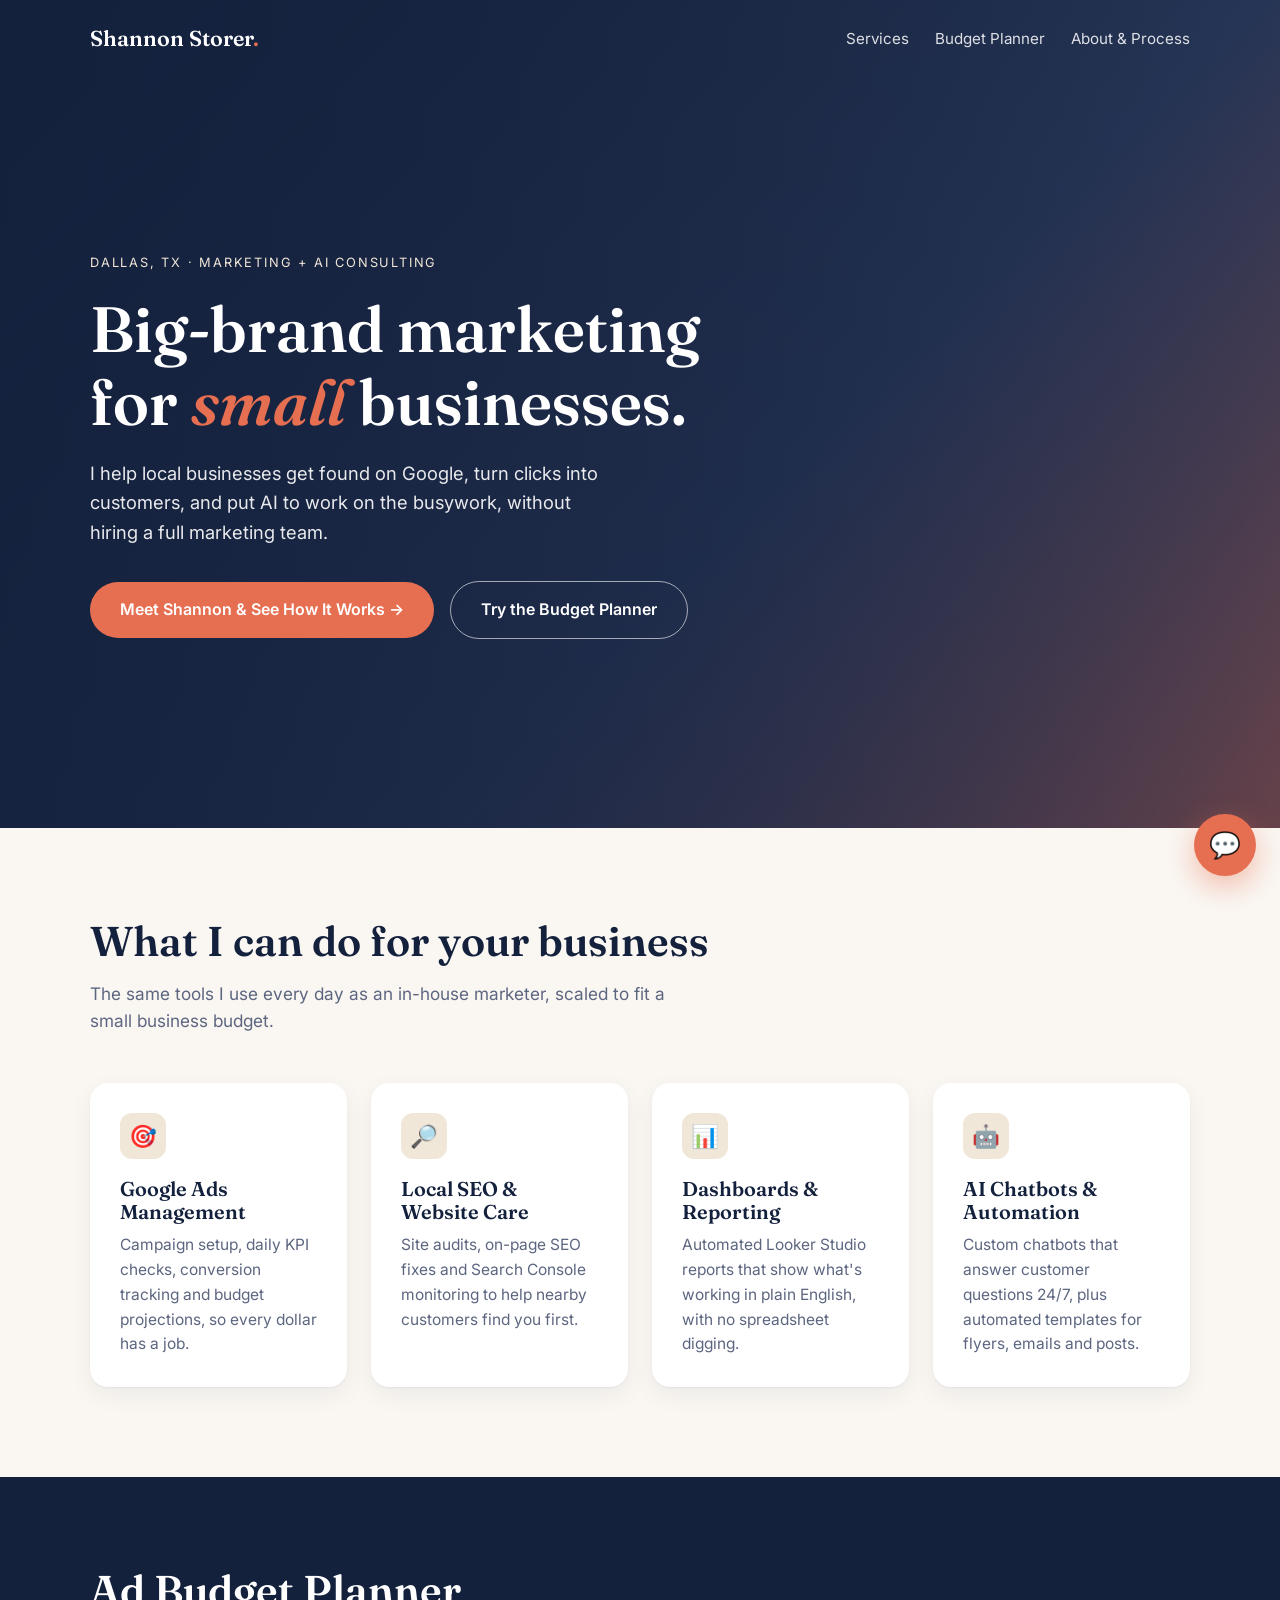
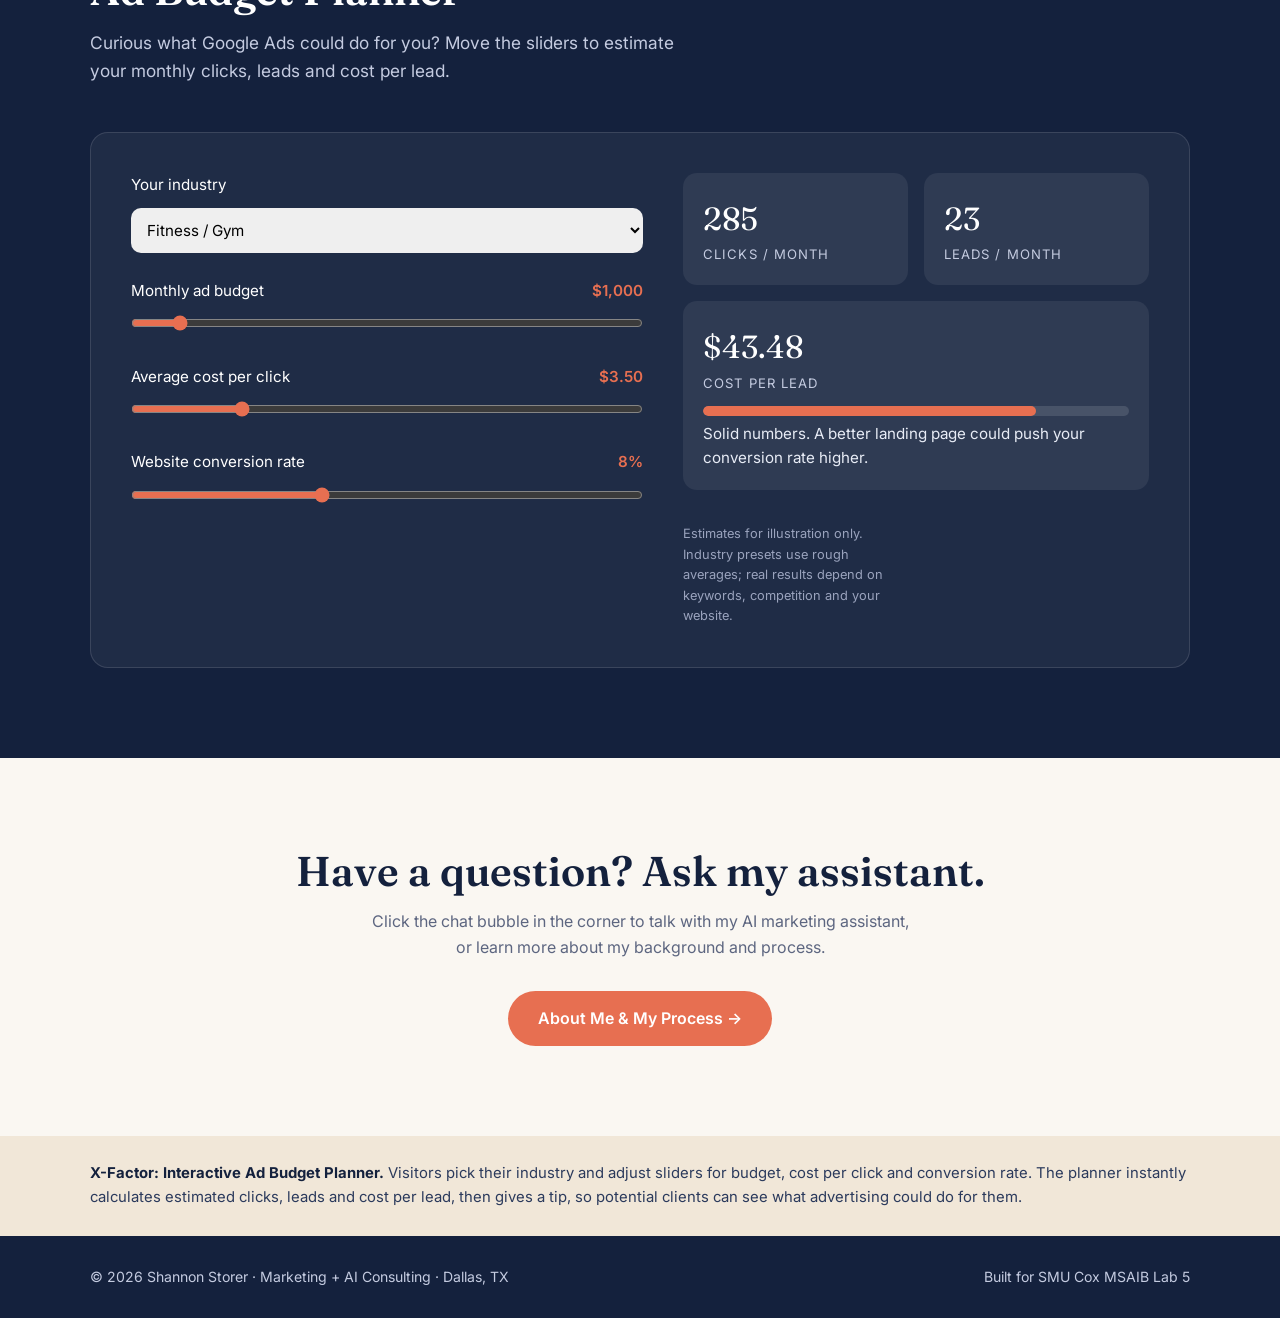
==== index.html @ 11ee2575 "Add files via upload" ====
<!DOCTYPE html>
<html lang="en">
<head>
  <meta charset="UTF-8" />
  <meta name="viewport" content="width=device-width, initial-scale=1.0" />
  <title>Shannon Storer | Marketing + AI for Small Businesses</title>
  <link rel="preconnect" href="https://fonts.googleapis.com" />
  <link rel="preconnect" href="https://fonts.gstatic.com" crossorigin />
  <link href="https://fonts.googleapis.com/css2?family=Fraunces:ital,wght@0,500;0,600;1,500&family=Inter:wght@400;500;600&display=swap" rel="stylesheet" />
  <link rel="stylesheet" href="style.css" />
</head>
<body>

  <!-- HERO with auto-playing, looping AI video -->
  <header class="hero">
    <video autoplay muted loop playsinline preload="auto">
      <source src="hero.mp4" type="video/mp4" />
    </video>

    <nav class="nav">
      <div class="wrap">
        <a href="index.html" class="logo">Shannon Storer<span>.</span></a>
        <ul class="nav-links">
          <li><a href="#services">Services</a></li>
          <li><a href="#planner">Budget Planner</a></li>
          <li><a href="about.html">About &amp; Process</a></li>
        </ul>
      </div>
    </nav>

    <div class="wrap hero-content">
      <span class="eyebrow">Dallas, TX · Marketing + AI Consulting</span>
      <h1>Big-brand marketing for <em>small</em> businesses.</h1>
      <p>I help local businesses get found on Google, turn clicks into customers, and put AI to work on the busywork, without hiring a full marketing team.</p>
      <a href="about.html" class="btn btn-primary">Meet Shannon &amp; See How It Works →</a>
      <a href="#planner" class="btn btn-ghost">Try the Budget Planner</a>
    </div>
  </header>

  <!-- SERVICES -->
  <section id="services">
    <div class="wrap">
      <h2 class="section-title">What I can do for your business</h2>
      <p class="section-lead">The same tools I use every day as an in-house marketer, scaled to fit a small business budget.</p>
      <div class="grid">
        <div class="card">
          <div class="icon">🎯</div>
          <h3>Google Ads Management</h3>
          <p>Campaign setup, daily KPI checks, conversion tracking and budget projections, so every dollar has a job.</p>
        </div>
        <div class="card">
          <div class="icon">🔎</div>
          <h3>Local SEO &amp; Website Care</h3>
          <p>Site audits, on-page SEO fixes and Search Console monitoring to help nearby customers find you first.</p>
        </div>
        <div class="card">
          <div class="icon">📊</div>
          <h3>Dashboards &amp; Reporting</h3>
          <p>Automated Looker Studio reports that show what's working in plain English, with no spreadsheet digging.</p>
        </div>
        <div class="card">
          <div class="icon">🤖</div>
          <h3>AI Chatbots &amp; Automation</h3>
          <p>Custom chatbots that answer customer questions 24/7, plus automated templates for flyers, emails and posts.</p>
        </div>
      </div>
    </div>
  </section>

  <!-- X-FACTOR: Interactive Ad Budget Planner -->
  <section id="planner" class="planner">
    <div class="wrap">
      <h2 class="section-title">Ad Budget Planner</h2>
      <p class="section-lead">Curious what Google Ads could do for you? Move the sliders to estimate your monthly clicks, leads and cost per lead.</p>

      <div class="planner-box">
        <div>
          <div class="field">
            <label for="industry">Your industry</label>
            <select id="industry">
              <option value="2.5,0.06">Restaurant / Café</option>
              <option value="3.5,0.08" selected>Fitness / Gym</option>
              <option value="4.0,0.07">Salon / Spa</option>
              <option value="6.5,0.05">Home Services</option>
              <option value="5.0,0.04">Retail / E-commerce</option>
              <option value="7.0,0.04">Professional Services</option>
            </select>
          </div>
          <div class="field">
            <label for="budget">Monthly ad budget <b id="budgetVal">$1,000</b></label>
            <input type="range" id="budget" min="200" max="10000" step="100" value="1000" />
          </div>
          <div class="field">
            <label for="cpc">Average cost per click <b id="cpcVal">$3.50</b></label>
            <input type="range" id="cpc" min="0.5" max="15" step="0.25" value="3.5" />
          </div>
          <div class="field">
            <label for="conv">Website conversion rate <b id="convVal">8%</b></label>
            <input type="range" id="conv" min="1" max="20" step="0.5" value="8" />
          </div>
        </div>

        <div class="results">
          <div class="stat"><div class="num" id="clicks">0</div><div class="lbl">Clicks / month</div></div>
          <div class="stat"><div class="num" id="leads">0</div><div class="lbl">Leads / month</div></div>
          <div class="stat wide">
            <div class="num" id="cpl">$0</div><div class="lbl">Cost per lead</div>
            <div class="bar"><div id="cplBar"></div></div>
            <p class="tip" id="tip"></p>
          </div>
          <p class="disclaimer">Estimates for illustration only. Industry presets use rough averages; real results depend on keywords, competition and your website.</p>
        </div>
      </div>
    </div>
  </section>

  <!-- CTA -->
  <section class="cta">
    <div class="wrap">
      <h2 class="section-title">Have a question? Ask my assistant.</h2>
      <p>Click the chat bubble in the corner to talk with my AI marketing assistant, or learn more about my background and process.</p>
      <a href="about.html" class="btn btn-primary">About Me &amp; My Process →</a>
    </div>
  </section>

  <!-- Required X-factor description (under 50 words) -->
  <div class="xfactor">
    <div class="wrap">
      <strong>X-Factor: Interactive Ad Budget Planner.</strong>
      Visitors pick their industry and adjust sliders for budget, cost per click and conversion rate. The planner instantly calculates estimated clicks, leads and cost per lead, then gives a tip, so potential clients can see what advertising could do for them.
    </div>
  </div>

  <footer>
    <div class="wrap">
      <span>© 2026 Shannon Storer · Marketing + AI Consulting · Dallas, TX</span>
      <span>Built for SMU Cox MSAIB Lab 5</span>
    </div>
  </footer>

  <script>
    const $ = (id) => document.getElementById(id);
    const money = (n, d = 0) => "$" + n.toLocaleString("en-US", { minimumFractionDigits: d, maximumFractionDigits: d });

    function calc() {
      const budget = +$("budget").value;
      const cpc = +$("cpc").value;
      const conv = +$("conv").value / 100;

      $("budgetVal").textContent = money(budget);
      $("cpcVal").textContent = money(cpc, 2);
      $("convVal").textContent = $("conv").value + "%";

      const clicks = Math.floor(budget / cpc);
      const leads = Math.round(clicks * conv);
      const cpl = leads ? budget / leads : 0;

      $("clicks").textContent = clicks.toLocaleString();
      $("leads").textContent = leads.toLocaleString();
      $("cpl").textContent = leads ? money(cpl, 2) : "-";

      // Bar: lower cost per lead = fuller bar (capped at $200)
      const pct = leads ? Math.max(5, 100 - Math.min(cpl, 200) / 2) : 0;
      $("cplBar").style.width = pct + "%";

      let tip;
      if (!leads) tip = "Try a bigger budget or a lower cost per click to start generating leads.";
      else if (cpl < 30) tip = "Excellent efficiency. This is a great time to scale your budget.";
      else if (cpl < 75) tip = "Solid numbers. A better landing page could push your conversion rate higher.";
      else tip = "Leads are pricey. Tighter keywords and negative keywords could lower your cost per click.";
      $("tip").textContent = tip;
    }

    $("industry").addEventListener("change", (e) => {
      const [cpc, conv] = e.target.value.split(",").map(Number);
      $("cpc").value = cpc;
      $("conv").value = conv * 100;
      calc();
    });
    ["budget", "cpc", "conv"].forEach((id) => $(id).addEventListener("input", calc));
    calc();
  </script>
  <script src="chatbot.js"></script>
</body>
</html>
---- style.css ----
:root {
  --ink: #14213d;
  --ink-soft: #2b3a5c;
  --paper: #faf7f2;
  --card: #ffffff;
  --coral: #e76f51;
  --coral-dark: #c95a3e;
  --sand: #f1e7d8;
  --muted: #5d6680;
  --radius: 18px;
}

* { box-sizing: border-box; margin: 0; padding: 0; }

html { scroll-behavior: smooth; }

body {
  font-family: "Inter", system-ui, -apple-system, sans-serif;
  color: var(--ink);
  background: var(--paper);
  line-height: 1.6;
}

h1, h2, h3 { font-family: "Fraunces", Georgia, serif; line-height: 1.15; font-weight: 600; }

a { color: inherit; }

.wrap { width: min(1100px, 90%); margin: 0 auto; }

/* ---------- Nav ---------- */
.nav {
  position: absolute; top: 0; left: 0; right: 0; z-index: 10;
  padding: 22px 0;
}
.nav.solid { position: sticky; background: var(--paper); border-bottom: 1px solid var(--sand); }
.nav .wrap { display: flex; justify-content: space-between; align-items: center; }
.logo { font-family: "Fraunces", serif; font-size: 1.35rem; font-weight: 600; text-decoration: none; }
.logo span { color: var(--coral); }
.nav-links { display: flex; gap: 26px; list-style: none; }
.nav-links a { text-decoration: none; font-size: .95rem; opacity: .85; }
.nav-links a:hover { opacity: 1; color: var(--coral); }
.hero .nav, .hero .nav .logo { color: #fff; }

/* ---------- Hero with video ---------- */
.hero {
  position: relative; min-height: 92vh; display: flex; align-items: center;
  color: #fff; overflow: hidden;
  background: linear-gradient(135deg, var(--ink) 0%, var(--ink-soft) 60%, var(--coral-dark) 140%);
}
.hero video {
  position: absolute; inset: 0; width: 100%; height: 100%; object-fit: cover; z-index: 0;
}
.hero::after {
  content: ""; position: absolute; inset: 0; z-index: 1;
  background: linear-gradient(90deg, rgba(20,33,61,.88) 0%, rgba(20,33,61,.55) 55%, rgba(20,33,61,.2) 100%);
}
.hero-content { position: relative; z-index: 2; padding-top: 60px; }
.hero-content h1 { max-width: 640px; }
.eyebrow {
  display: inline-block; font-size: .8rem; letter-spacing: .14em; text-transform: uppercase;
  color: var(--sand); margin-bottom: 18px;
}
.hero h1 { font-size: clamp(2.4rem, 5.5vw, 4rem); margin-bottom: 20px; }
.hero h1 em { color: var(--coral); font-style: italic; }
.hero p { font-size: 1.15rem; opacity: .9; margin-bottom: 34px; max-width: 520px; }

.btn {
  display: inline-block; padding: 15px 30px; border-radius: 999px; font-weight: 600;
  text-decoration: none; transition: transform .15s ease, background .15s ease; border: 0; cursor: pointer;
  font-size: 1rem; font-family: inherit;
}
.btn-primary { background: var(--coral); color: #fff; }
.btn-primary:hover { background: var(--coral-dark); transform: translateY(-2px); }
.btn-ghost { color: #fff; border: 1.5px solid rgba(255,255,255,.6); margin-left: 12px; }
.btn-ghost:hover { background: rgba(255,255,255,.1); }

/* ---------- Sections ---------- */
section { padding: 90px 0; }
.section-title { font-size: clamp(1.9rem, 3.5vw, 2.6rem); margin-bottom: 14px; }
.section-lead { color: var(--muted); max-width: 620px; margin-bottom: 48px; font-size: 1.08rem; }

.grid { display: grid; gap: 24px; grid-template-columns: repeat(auto-fit, minmax(240px, 1fr)); }
.card {
  background: var(--card); border-radius: var(--radius); padding: 30px;
  box-shadow: 0 1px 2px rgba(20,33,61,.06), 0 8px 24px rgba(20,33,61,.06);
  transition: transform .2s ease;
}
.card:hover { transform: translateY(-4px); }
.card .icon {
  width: 46px; height: 46px; border-radius: 12px; background: var(--sand);
  display: grid; place-items: center; font-size: 1.4rem; margin-bottom: 18px;
}
.card h3 { font-size: 1.25rem; margin-bottom: 10px; }
.card p { color: var(--muted); font-size: .97rem; }

/* ---------- Planner (X-factor) ---------- */
.planner { background: var(--ink); color: #fff; }
.planner .section-lead { color: #c4cbe0; }
.planner-box {
  display: grid; grid-template-columns: 1.1fr 1fr; gap: 40px;
  background: rgba(255,255,255,.05); border: 1px solid rgba(255,255,255,.12);
  border-radius: var(--radius); padding: 40px;
}
.field { margin-bottom: 26px; }
.field label { display: flex; justify-content: space-between; font-size: .95rem; margin-bottom: 10px; }
.field label b { color: var(--coral); font-weight: 600; }
input[type=range] { width: 100%; accent-color: var(--coral); }
select {
  width: 100%; padding: 12px; border-radius: 10px; border: 0; font-family: inherit; font-size: .95rem;
}
.results { display: grid; grid-template-columns: 1fr 1fr; gap: 16px; align-content: start; }
.stat { background: rgba(255,255,255,.07); border-radius: 14px; padding: 20px; }
.stat .num { font-family: "Fraunces", serif; font-size: 2rem; color: #fff; }
.stat .lbl { font-size: .82rem; color: #c4cbe0; text-transform: uppercase; letter-spacing: .08em; }
.stat.wide { grid-column: span 2; }
.bar { height: 10px; background: rgba(255,255,255,.12); border-radius: 99px; overflow: hidden; margin-top: 12px; }
.bar div { height: 100%; background: var(--coral); width: 0; transition: width .35s ease; border-radius: 99px; }
.tip { font-size: .95rem; color: #e8ecf6; margin-top: 6px; }
.disclaimer { font-size: .8rem; color: #9aa3bd; margin-top: 18px; }

/* ---------- CTA ---------- */
.cta { text-align: center; }
.cta p { color: var(--muted); max-width: 540px; margin: 0 auto 30px; }

/* ---------- X-factor note ---------- */
.xfactor {
  background: var(--sand); padding: 26px 0; font-size: .93rem; color: var(--ink-soft);
}
.xfactor strong { color: var(--ink); }

footer { background: var(--ink); color: #c4cbe0; padding: 30px 0; font-size: .88rem; }
footer .wrap { display: flex; justify-content: space-between; flex-wrap: wrap; gap: 10px; }

/* ---------- Second page ---------- */
.page-hero { padding: 80px 0 50px; }
.page-hero h1 { font-size: clamp(2.2rem, 5vw, 3.4rem); margin-bottom: 18px; }
.page-hero h1 em { color: var(--coral); }
.page-hero p { font-size: 1.15rem; color: var(--muted); max-width: 680px; }

.two-col { display: grid; grid-template-columns: 1fr 1fr; gap: 50px; align-items: start; }
.prose p { margin-bottom: 16px; color: var(--ink-soft); }

.timeline { list-style: none; border-left: 2px solid var(--sand); padding-left: 26px; }
.timeline li { position: relative; margin-bottom: 30px; }
.timeline li::before {
  content: ""; position: absolute; left: -34px; top: 6px; width: 14px; height: 14px;
  border-radius: 50%; background: var(--coral); border: 3px solid var(--paper);
}
.timeline h3 { font-size: 1.1rem; }
.timeline .when { font-size: .85rem; color: var(--coral-dark); font-weight: 600; }
.timeline p { color: var(--muted); font-size: .95rem; }

.steps { counter-reset: step; }
.steps .card { position: relative; padding-top: 56px; }
.steps .card::before {
  counter-increment: step; content: "0" counter(step);
  position: absolute; top: 22px; left: 30px; font-family: "Fraunces", serif;
  color: var(--coral); font-size: 1.3rem; font-weight: 600;
}

.tags { display: flex; flex-wrap: wrap; gap: 10px; }
.tags span {
  background: var(--card); border: 1px solid var(--sand); padding: 7px 14px;
  border-radius: 999px; font-size: .88rem;
}

.alt { background: #fff; }

/* ---------- Chat fallback widget ---------- */
#chat-launcher {
  position: fixed; right: 24px; bottom: 24px; z-index: 1000;
  width: 62px; height: 62px; border-radius: 50%; border: 0; cursor: pointer;
  background: var(--coral); color: #fff; font-size: 1.6rem;
  box-shadow: 0 10px 30px rgba(231,111,81,.45);
}
#chat-panel {
  position: fixed; right: 24px; bottom: 100px; z-index: 1000;
  width: min(380px, calc(100vw - 48px)); height: min(560px, 70vh);
  background: #fff; border-radius: 18px; overflow: hidden; display: none;
  box-shadow: 0 20px 60px rgba(20,33,61,.3);
}
#chat-panel.open { display: flex; flex-direction: column; }
#chat-panel header {
  background: var(--ink); color: #fff; padding: 14px 18px; font-weight: 600;
  display: flex; justify-content: space-between; align-items: center;
}
#chat-panel header button { background: none; border: 0; color: #fff; font-size: 1.3rem; cursor: pointer; }
#chat-panel iframe { flex: 1; border: 0; width: 100%; }

@media (max-width: 820px) {
  .planner-box, .two-col { grid-template-columns: 1fr; }
  .nav-links { display: none; }
  .btn-ghost { margin: 12px 0 0; }
}
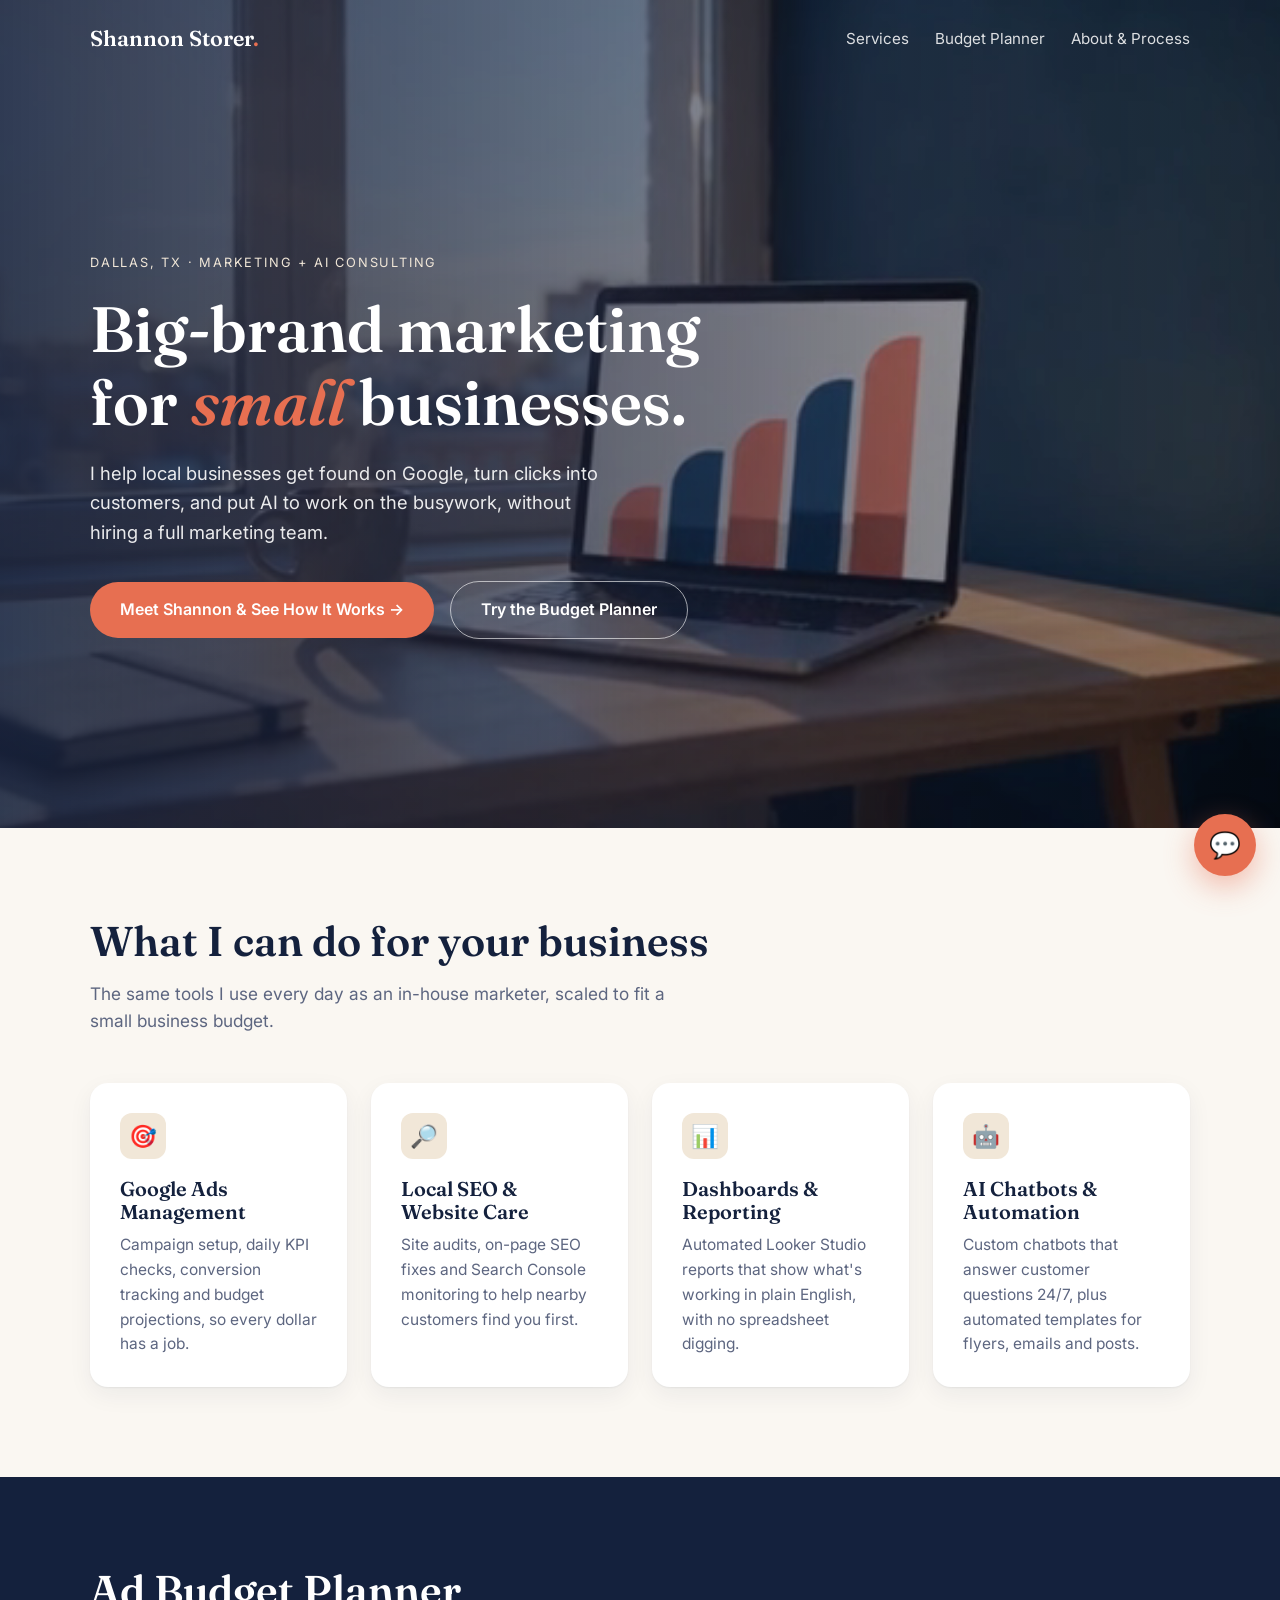
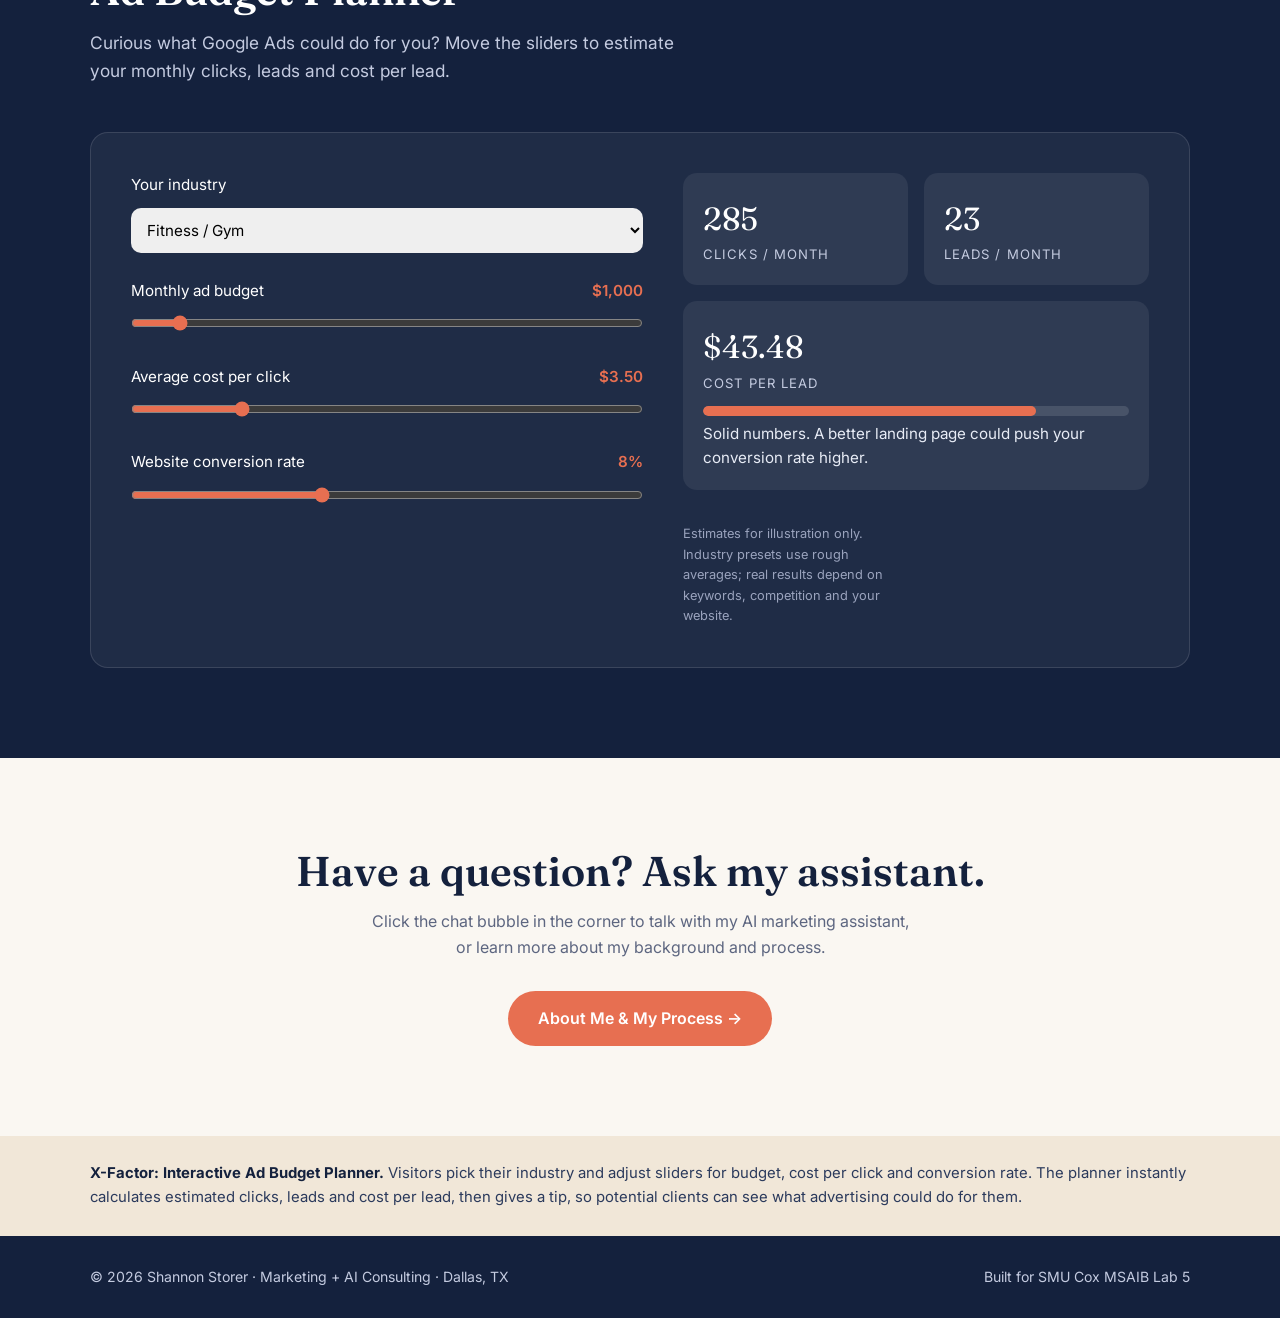
==== commit 7e42da06: "Add files via upload" ====
--- a/index.html
+++ b/index.html
@@ -14,7 +14,7 @@
   <!-- HERO with auto-playing, looping AI video -->
   <header class="hero">
     <video autoplay muted loop playsinline preload="auto">
-      <source src="hero.mp4" type="video/mp4" />
+      <source src="hero.webm" type="video/webm" />
     </video>
 
     <nav class="nav">
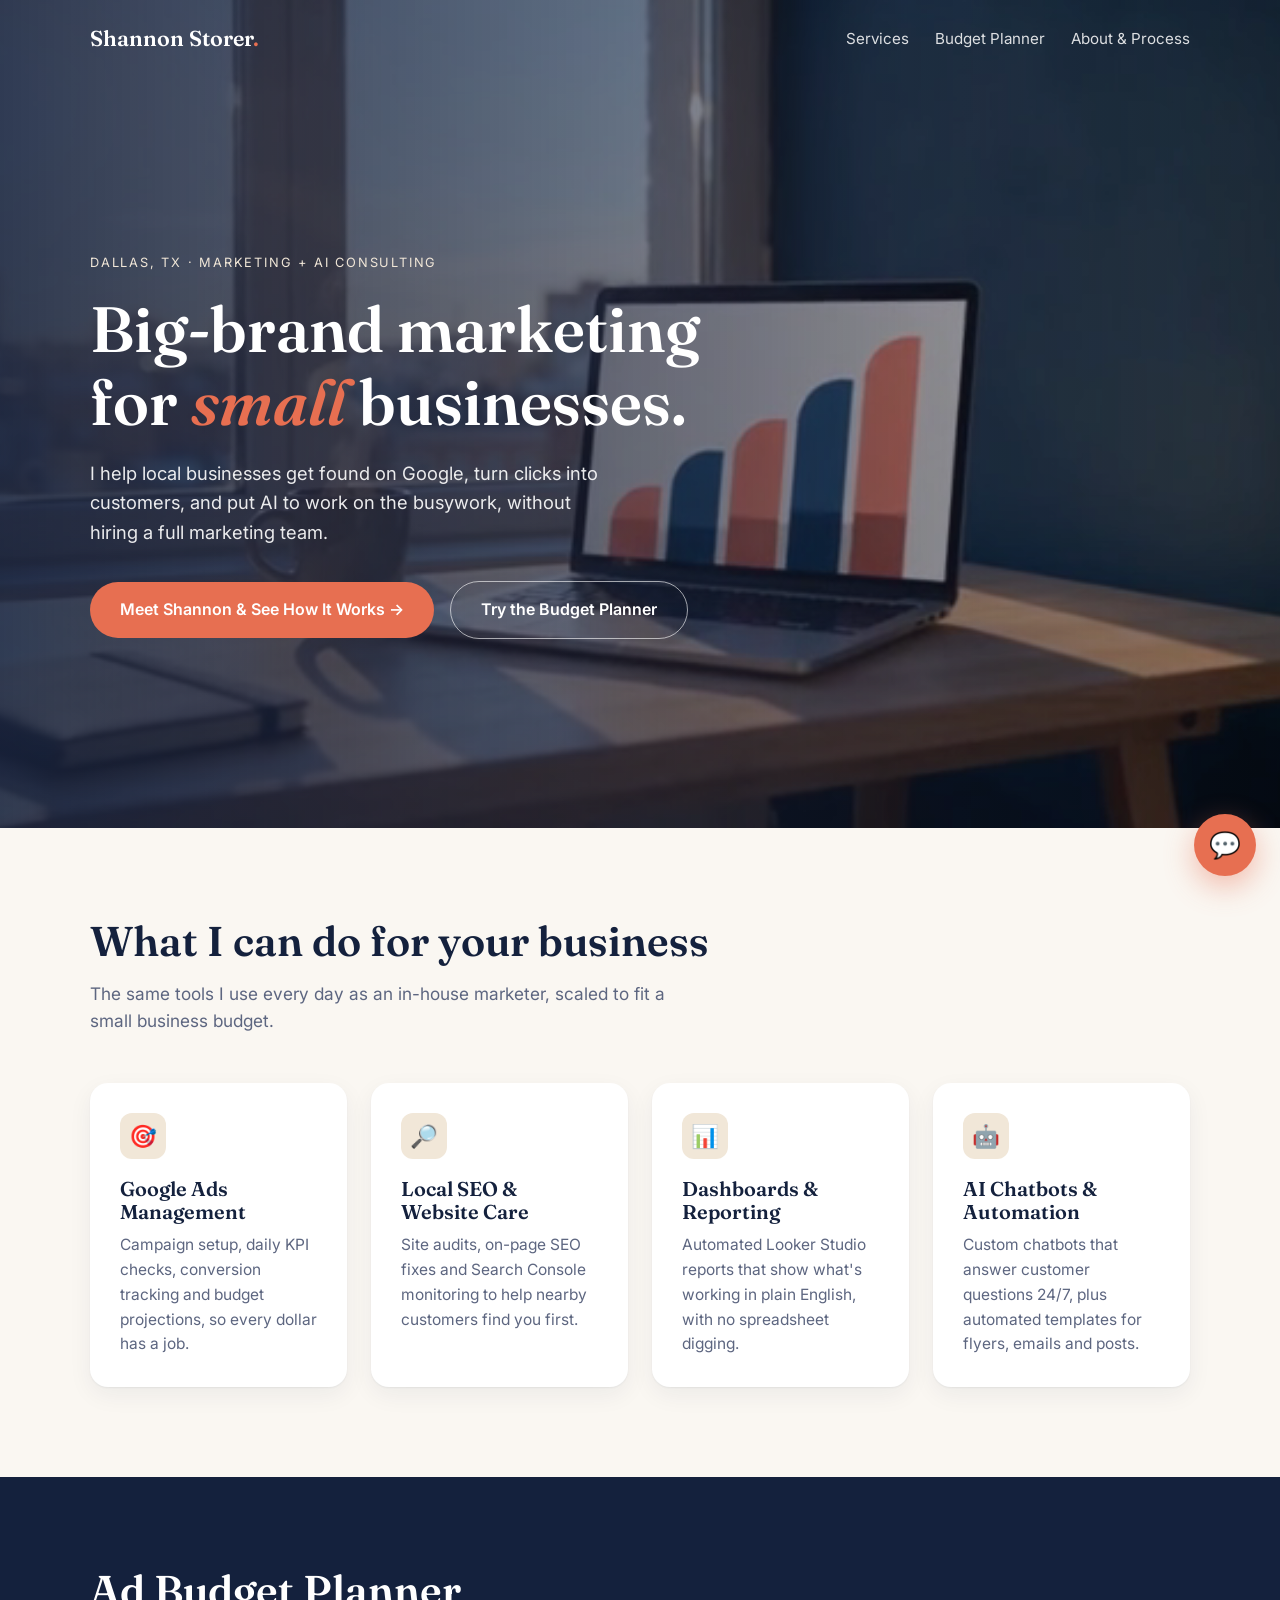
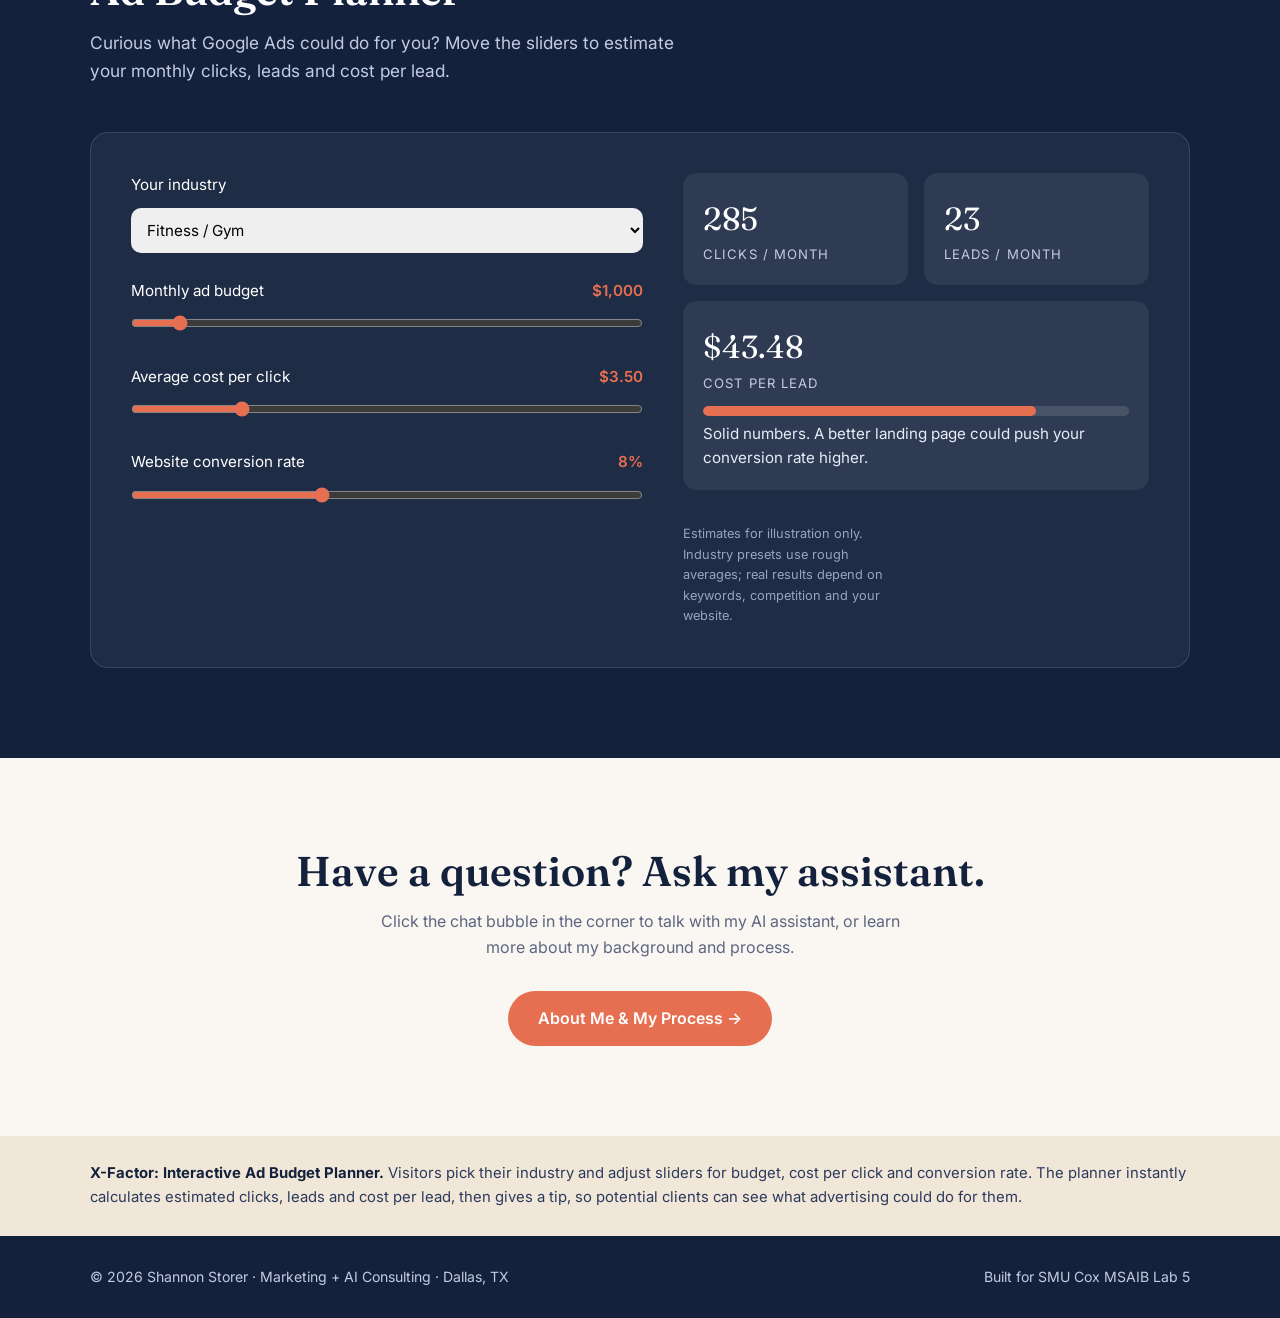
==== commit 6762e22c: "Add files via upload" ====
--- a/index.html
+++ b/index.html
@@ -118,7 +118,7 @@
   <section class="cta">
     <div class="wrap">
       <h2 class="section-title">Have a question? Ask my assistant.</h2>
-      <p>Click the chat bubble in the corner to talk with my AI marketing assistant, or learn more about my background and process.</p>
+      <p>Click the chat bubble in the corner to talk with my AI assistant, or learn more about my background and process.</p>
       <a href="about.html" class="btn btn-primary">About Me &amp; My Process →</a>
     </div>
   </section>
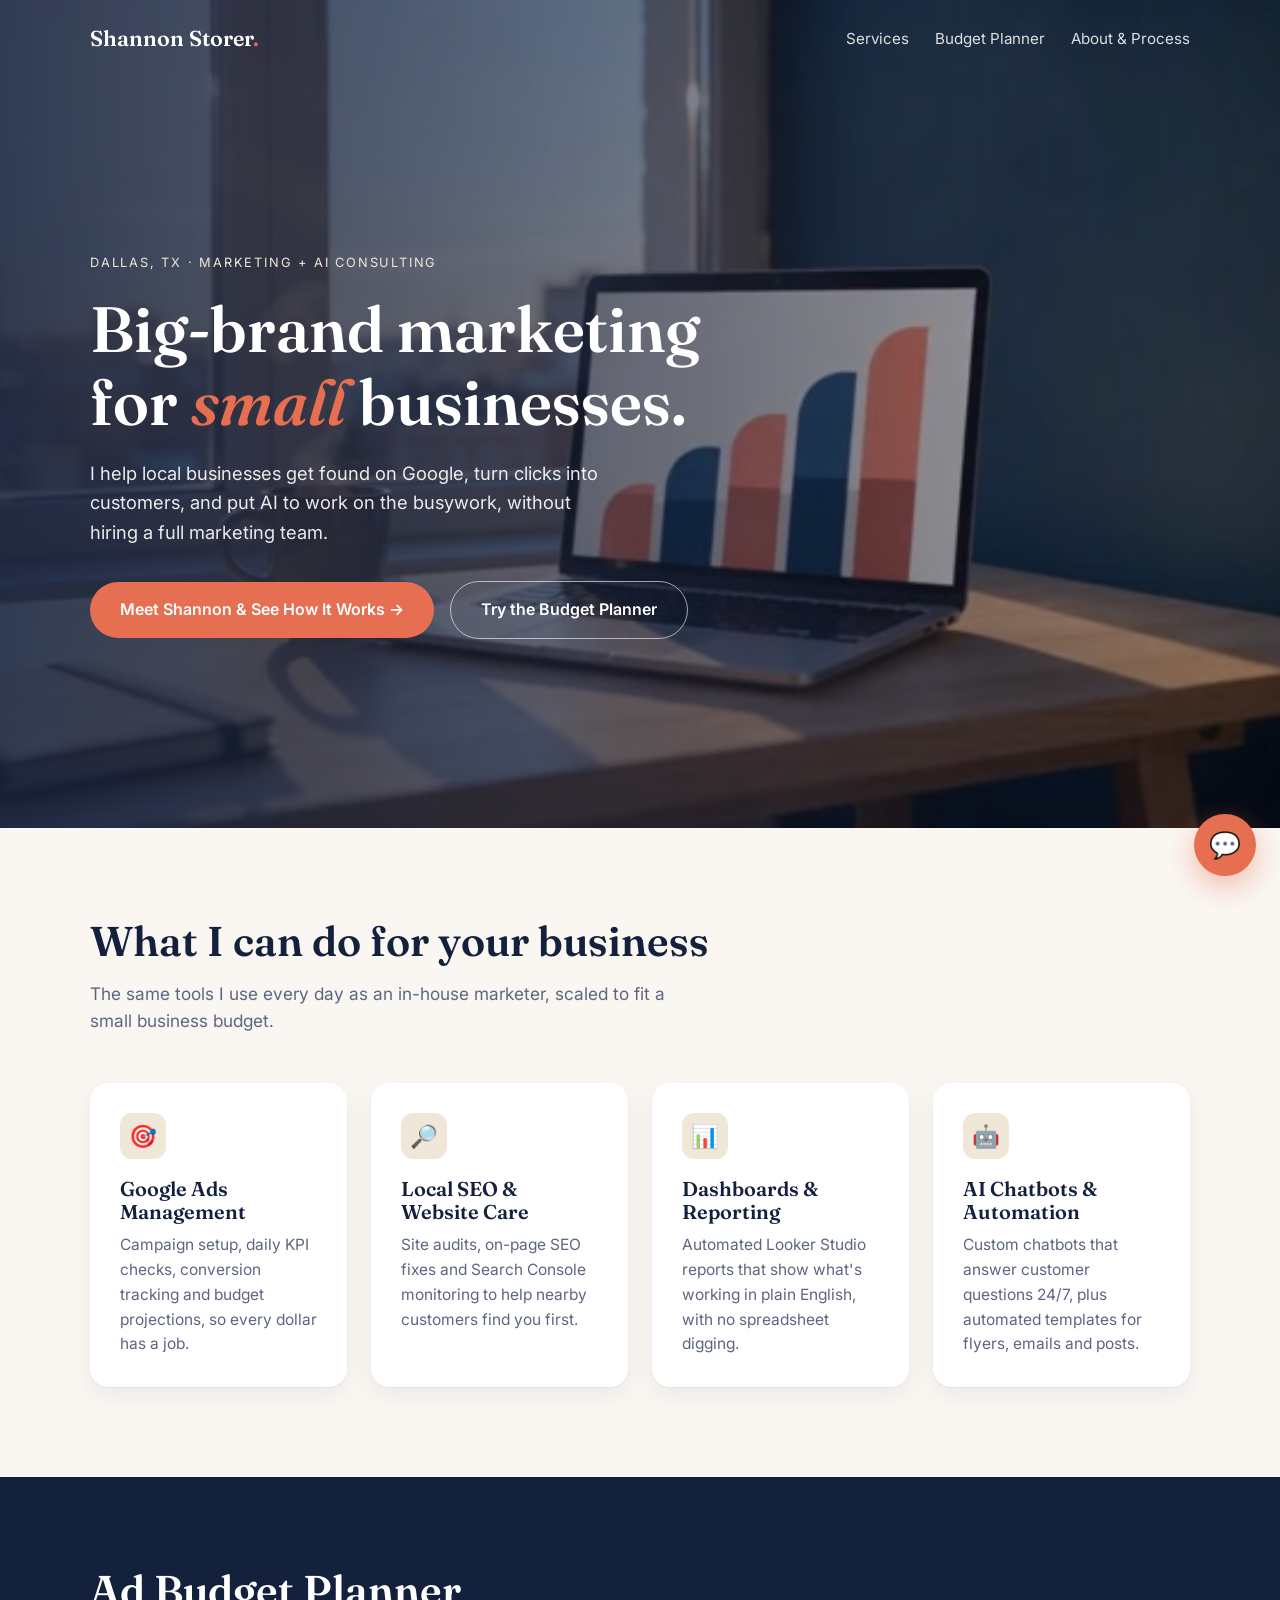
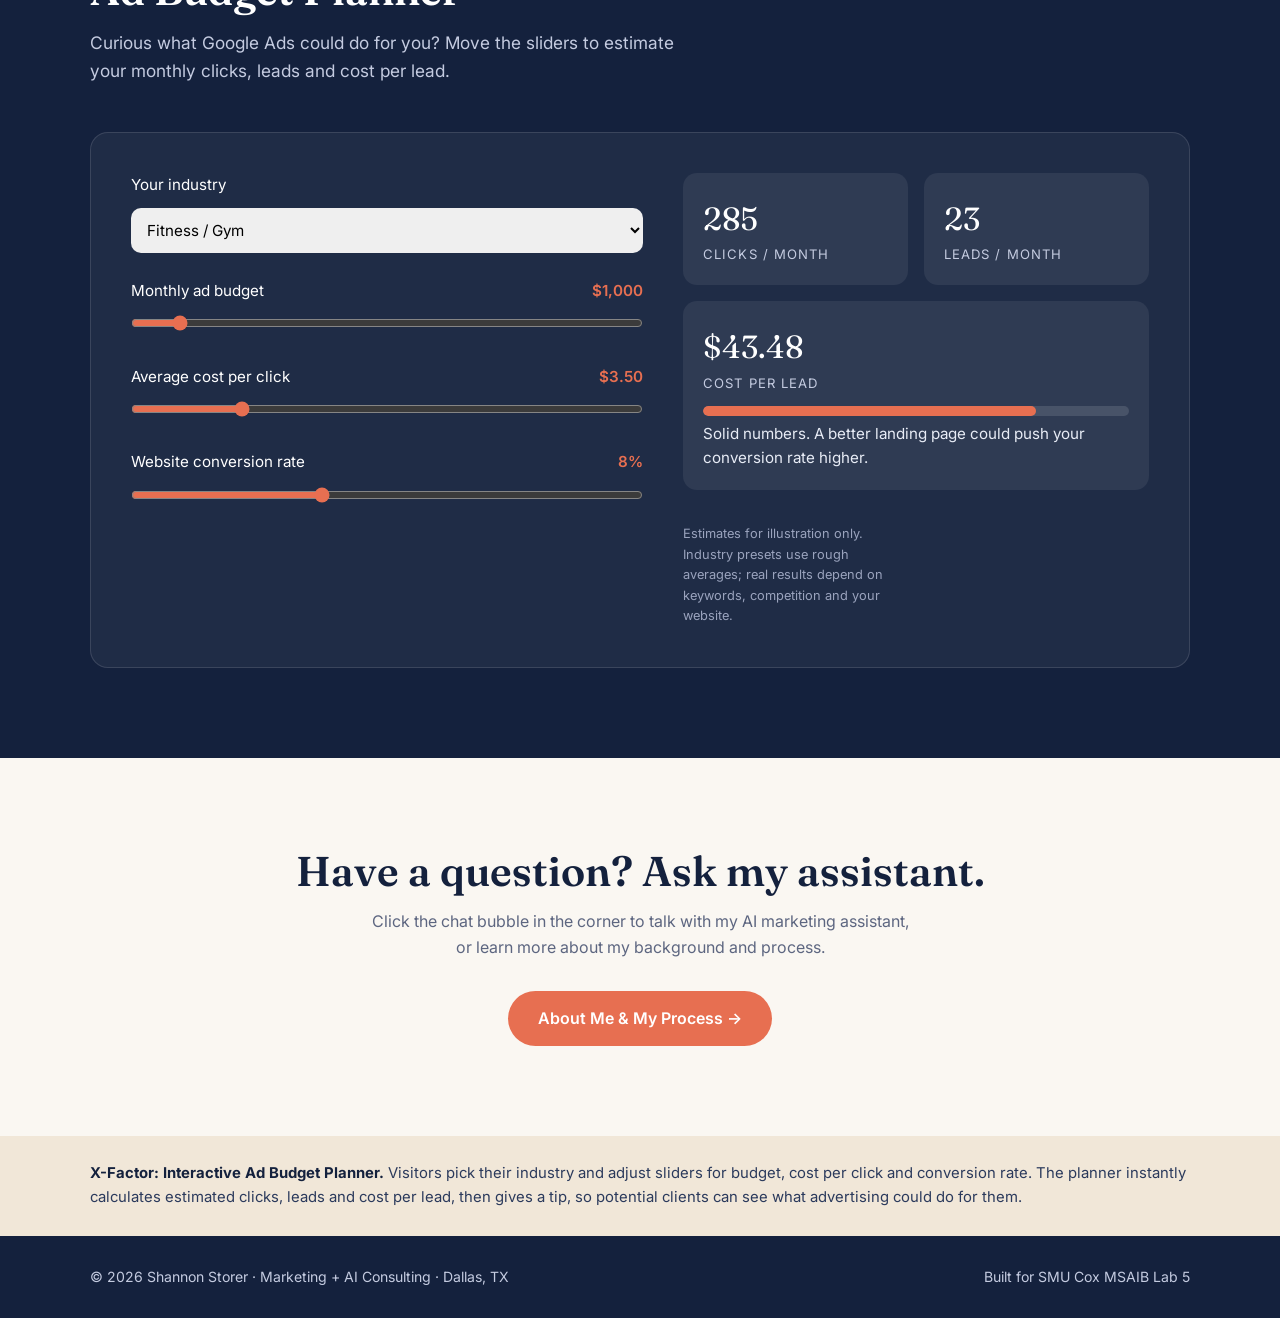
==== commit c996ee77: "Add files via upload" ====
--- a/index.html
+++ b/index.html
@@ -118,7 +118,7 @@
   <section class="cta">
     <div class="wrap">
       <h2 class="section-title">Have a question? Ask my assistant.</h2>
-      <p>Click the chat bubble in the corner to talk with my AI assistant, or learn more about my background and process.</p>
+      <p>Click the chat bubble in the corner to talk with my AI marketing assistant, or learn more about my background and process.</p>
       <a href="about.html" class="btn btn-primary">About Me &amp; My Process →</a>
     </div>
   </section>
